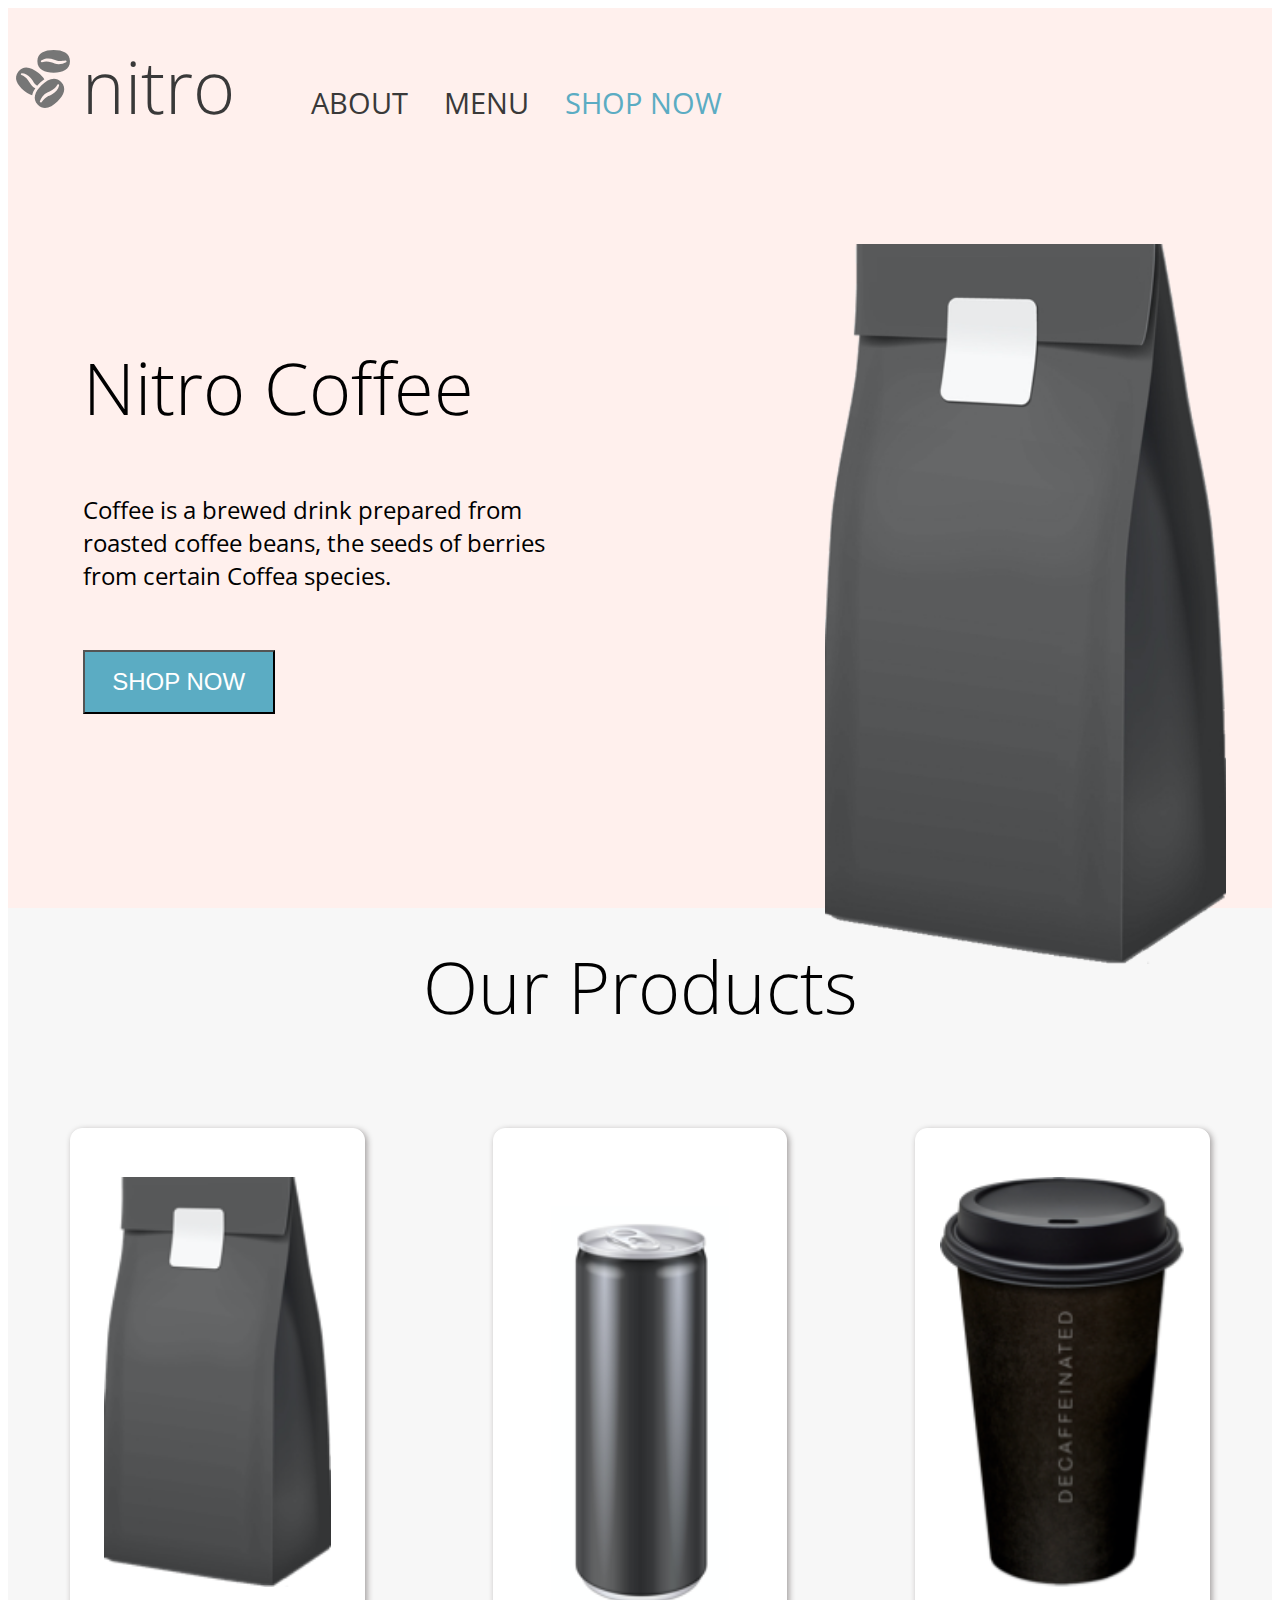
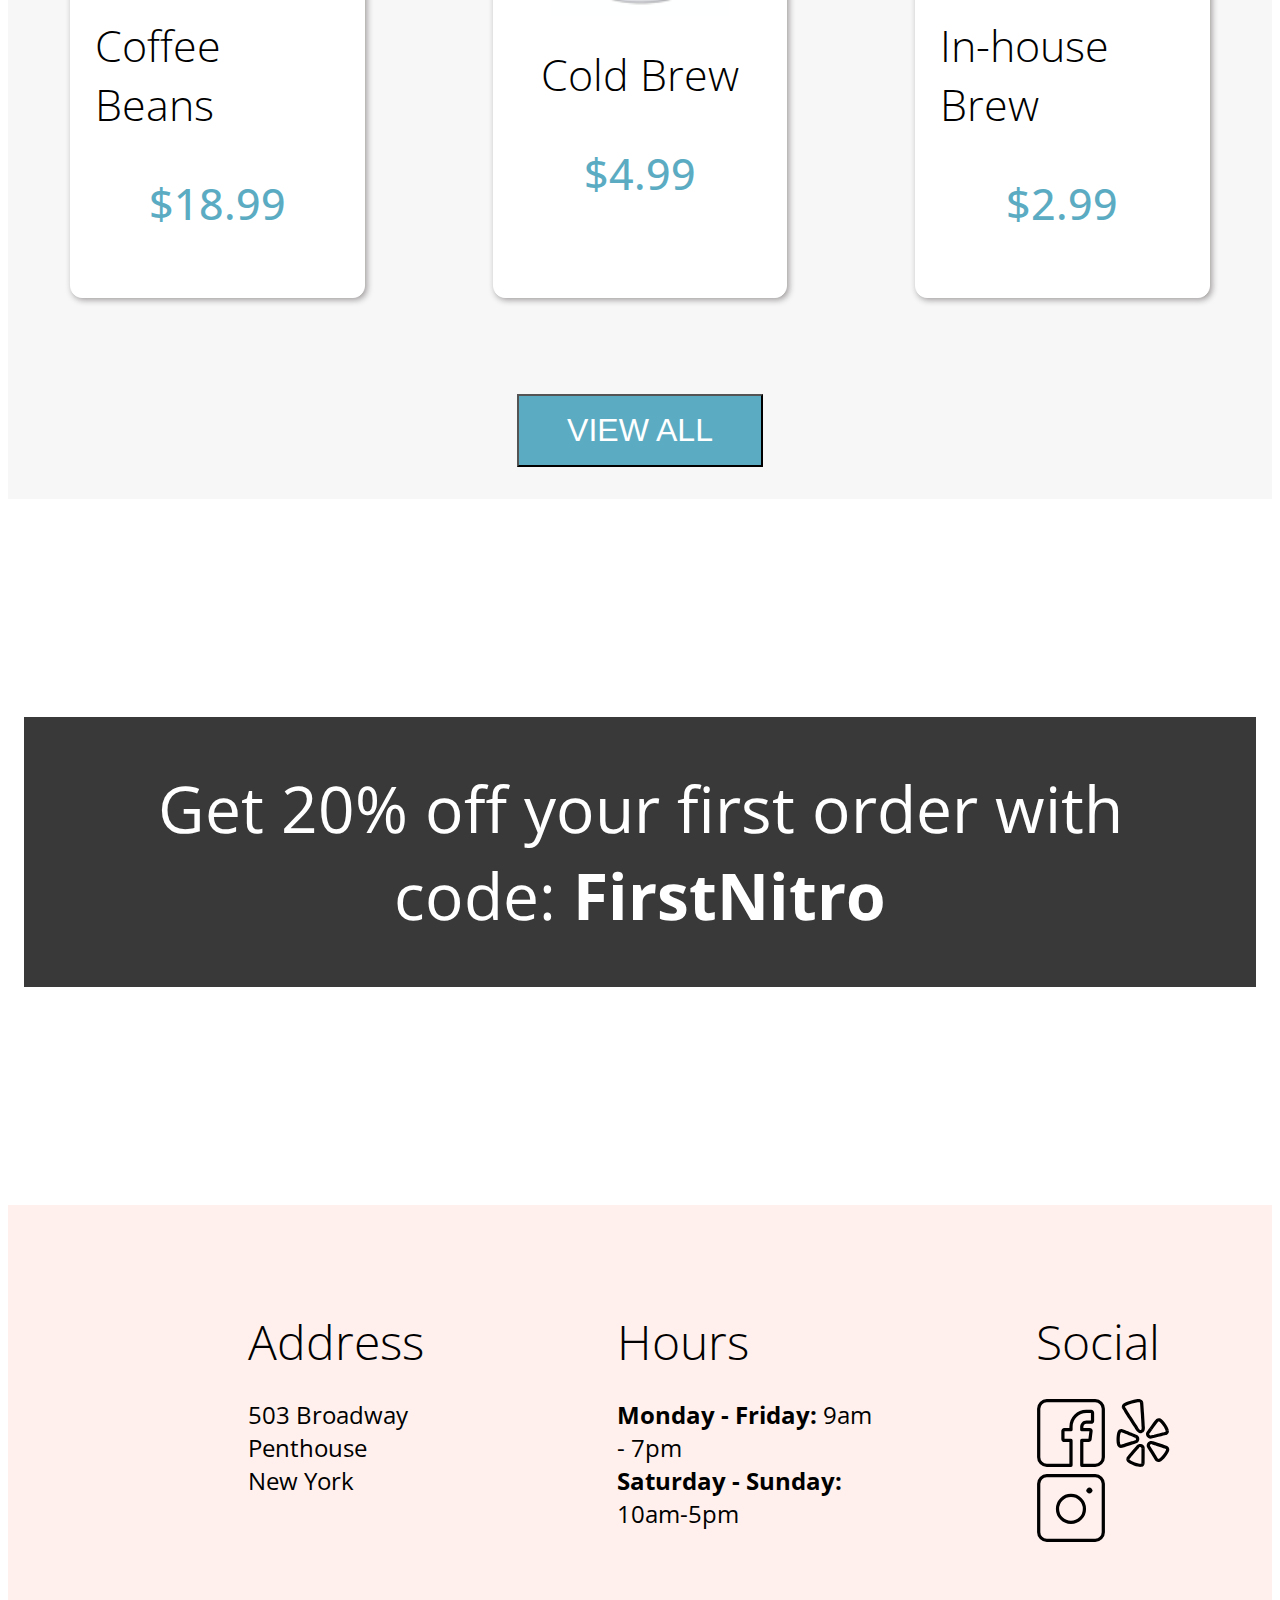
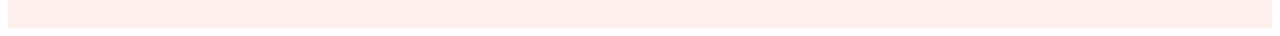
==== jacob-fattahi-coffeeshop/index.html @ 01855390 "first commit" ====
<!DOCTYPE html>
<html lang="en">
  <head>
    <meta charset="UTF-8" />
    <meta name="viewport" content="width=device-width, initial-scale=1.0" />
    <link
      href="https://fonts.googleapis.com/css2?family=Open+Sans:ital,wght@0,300;0,400;0,600;0,700;1,400&display=swap"
      rel="stylesheet"
    />
    <link rel="stylesheet" href="./css/landing.css" />
    <title>Coffee Shop - Menu</title>
  </head>
  <body>
    <header>
      <div class="top">
        <nav class="nav-bar">
          <div class="nav-container">
            <a href="./index.html">
              <img src="./assets/logos/coffee-beans-logo-and-footer.svg" />
            </a>
            <h1>nitro</h1>
            <ul class="nav-links">
              <li><a class="graphite-text" href="./index.html">ABOUT</a></li>
              <li>
                <a class="graphite-text" href="./pages/menu.html">MENU</a>
              </li>
              <li id="shop-now">
                <a class="high-light-text" href="./pages/menu.html">SHOP NOW</a>
              </li>
            </ul>
          </div>
        </nav>

        <div class="banner">
          <div class="written">
            <h2>Nitro Coffee</h2>
            <p>
              Coffee is a brewed drink prepared from<br />
              roasted coffee beans, the seeds of berries<br />
              from certain Coffea species.
            </p>
            <a href="./pages/menu.html">
              <button class="btn">SHOP NOW</button>
            </a>
          </div>
          <div class="pic">
            <img
              src="./assets/images/coffeebeans-hero.png"
              alt="a picture of a bag of cofee"
            />
          </div>
          <!-- .pic-->
        </div>
        <!-- .banner-->
      </div>
      <!-- end of .top -->
    </header>

    <div class="buttom">
      <section id="mid" class="our-products light-gray">
        <h2>Our Products</h2>
        <div class="card-wrap">
          <div class="card">
            <div class="img-wrap">
              <img src="./assets/images/coffeebeans.png" alt="coffee beans" />
            </div>
            <h3>Coffee Beans</h3>
            <p>$18.99</p>
          </div>
          <div class="card">
            <div class="img-wrap">
              <img src="./assets/images/coldbrew.png" alt="cold brew" />
            </div>
            <h3>Cold Brew</h3>
            <p>$4.99</p>
          </div>
          <div class="card">
            <div class="img-wrap">
              <img src="./assets/images/inhousebrew.png" alt="In-house brew" />
            </div>
            <h3>In-house Brew</h3>
            <p>$2.99</p>
          </div>
        </div>

        <a href="./pages/menu.html">
          <button class="btn-2">VIEW ALL</button>
        </a>
      </section>
      <!-- end of sec1 -->

      <section class="discount">
        <p>Get 20% off your first order with code: <span>FirstNitro</span></p>
      </section>
      <!-- end of discount -->

      <footer class="foot pink">
        <div id="address" class="address sub-foot">
          <h3>Address</h3>
          <p>
            503 Broadway Penthouse<br />
            New York
          </p>
        </div>
        <div class="hours sub-foot">
          <h3>Hours</h3>
          <p><span>Monday - Friday:</span> 9am - 7pm</p>
          <p><span>Saturday - Sunday:</span> 10am-5pm</p>
        </div>
        <div class="social sub-foot">
          <h3>Social</h3>
          <div id="logos">
            <a href="facebook.com">
              <img src="./assets/logos/Facebook-Icon.svg" alt="Facebook" />
            </a>
            <a href="yelp.com">
              <img src="./assets/logos/Yelp-Icon.svg" alt="Yelp" />
            </a>
            <a href="instagram.com">
              <img src="./assets/logos/Instagram-Icon.svg" alt="instagram" />
            </a>
          </div>
        </div>
      </footer>
    </div>
  </body>
</html>
---- jacob-fattahi-coffeeshop/css/landing.css ----
/* 
Ruleset for index.html
 */
@import './global.css';

/* top prtion of the page containing
 nav bar and the pig pic next with caption on the side */


.top {
    height: 100vh;

}

.banner {
    background-color: #FFF0ED;
    display: flex;
    justify-content: space-around;
    height: 100%;
}


.written {
    align-self: center;
    margin-right: 10rem;
    margin-bottom: 11rem;
}

.written p {
    margin: 1.8rem;
}



.pic {
    display: inline-block;
    margin-top: 5rem;
}


.pic img {
    display: inline-block;
    height: 45rem;
    
}


.btn {
    font-size: 1.5rem;
    font-weight: 300;
    color: #FFF;
    background-color: #5BACC3;
    height: 4rem;
    width:  12rem;
    margin: 1.8rem;
}

p {
    font-size: 1.5rem;
    font-weight: 400;
    margin: 1rem;
    
}



h2 {
    font-size: 4.5rem;
    font-weight: 300;
    margin: auto;
    padding: 1.8rem;
}

h3 {
    font-size: 3rem;
    font-weight: 300;
    margin: 1.5rem;
}


.our-products {
    display: flex;
    flex-direction: column;
    align-items: center;

}

.card {
    padding: 3rem 0;
    display: flex;
    flex-direction: column;
    justify-content: center;
    margin: 4rem;
    align-items: center;
    border: 0.5px solid #FFF;
    background-color: #FFF;
    border-radius: 12px;
    box-shadow: 2px 2px 6px rgb(159, 155, 155);
    width: 23vw;
}


.card-wrap {
    display: flex;
    justify-content:center
}



/* .img-wrap {
    height: 280px;
    object-fit: cover;
     overflow: hidden;

} */

.img-wrap img {
    height: 410px;
}




.light-gray {
    background-color: #F7F7F7;
}

.btn-2 {
    font-size: 2rem;
    width: auto;
    height: auto;
    background-color: #5BACC3;
    color: #FFF;
    margin: 2rem;
    padding: 1rem 3rem;
} 


#mid h3{
    
    font-size: 2.7rem;
    font-weight: 300;
    margin: 1.5rem;
       
}


#mid p {
    font-size: 2.7rem;
    font-weight: 500;
    margin: 1rem;
    color: #5BACC3;
}


#high-light {
    color: #5BACC3;
}



.discount {
    height: 50vh;
    display: flex;
    background-color: #FFF;
    justify-content: center;
    align-items: center;
    margin: 8rem 0;

}

.discount p {
    height: fit-content;
    display: inline-block;
    font-size: 4rem;
    font-weight: 400;
    padding: 3rem 6rem;
    background-color: #393939;
    color: #FFF;
    text-align: center;
}

.discount p span {
    font-weight: 700;
}

.foot {
    display: flex;

}

.foot img {
    height: 70px;
}


.sub-foot {
    margin: 5rem;
    display: flex;
    flex-direction: column;
    justify-content: flex-start;
}


.sub-foot p {
    margin: 0;
    font-weight: 400;
    font-size: 1.5rem;
}

#logos {
    display: inline-block;
}

.hours span {
    font-weight: 700;
}

.sub-foot h3 {
    margin-left: 0;
}

#address {
    margin-left: 15rem;
}
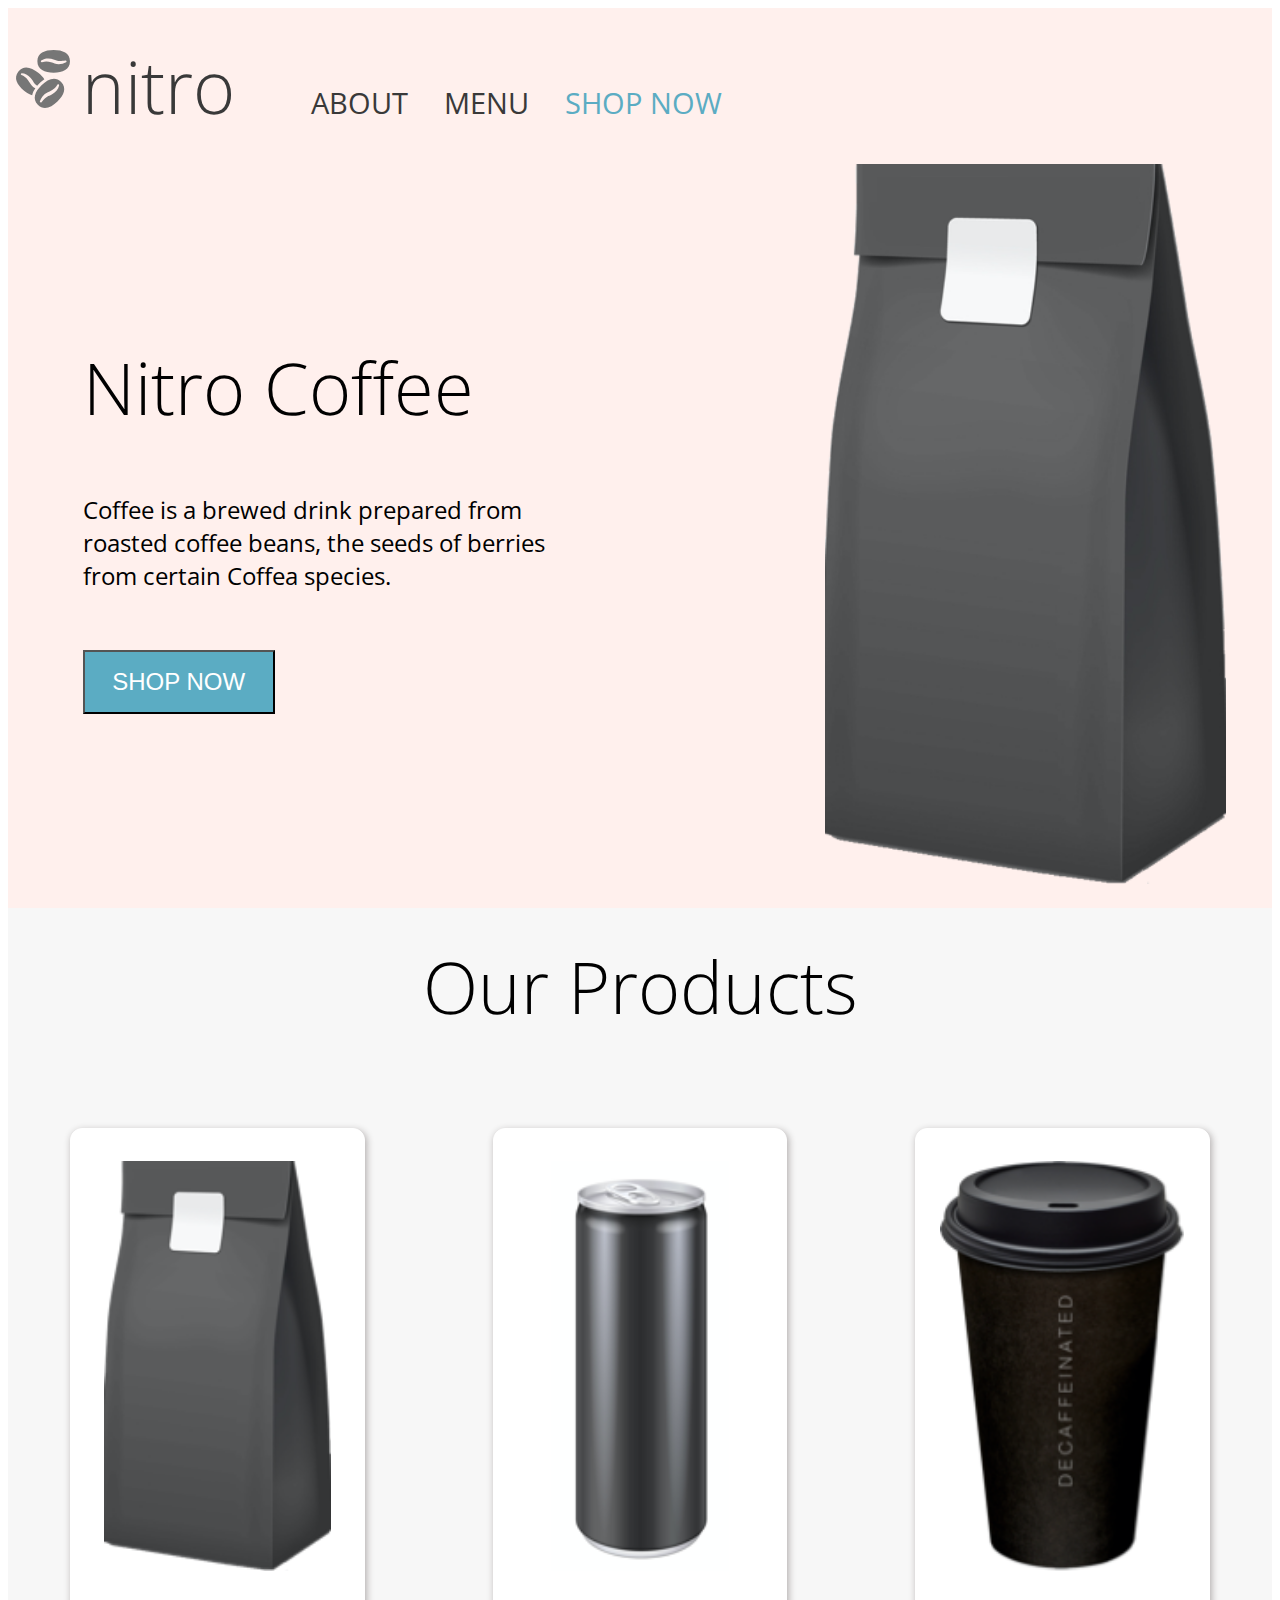
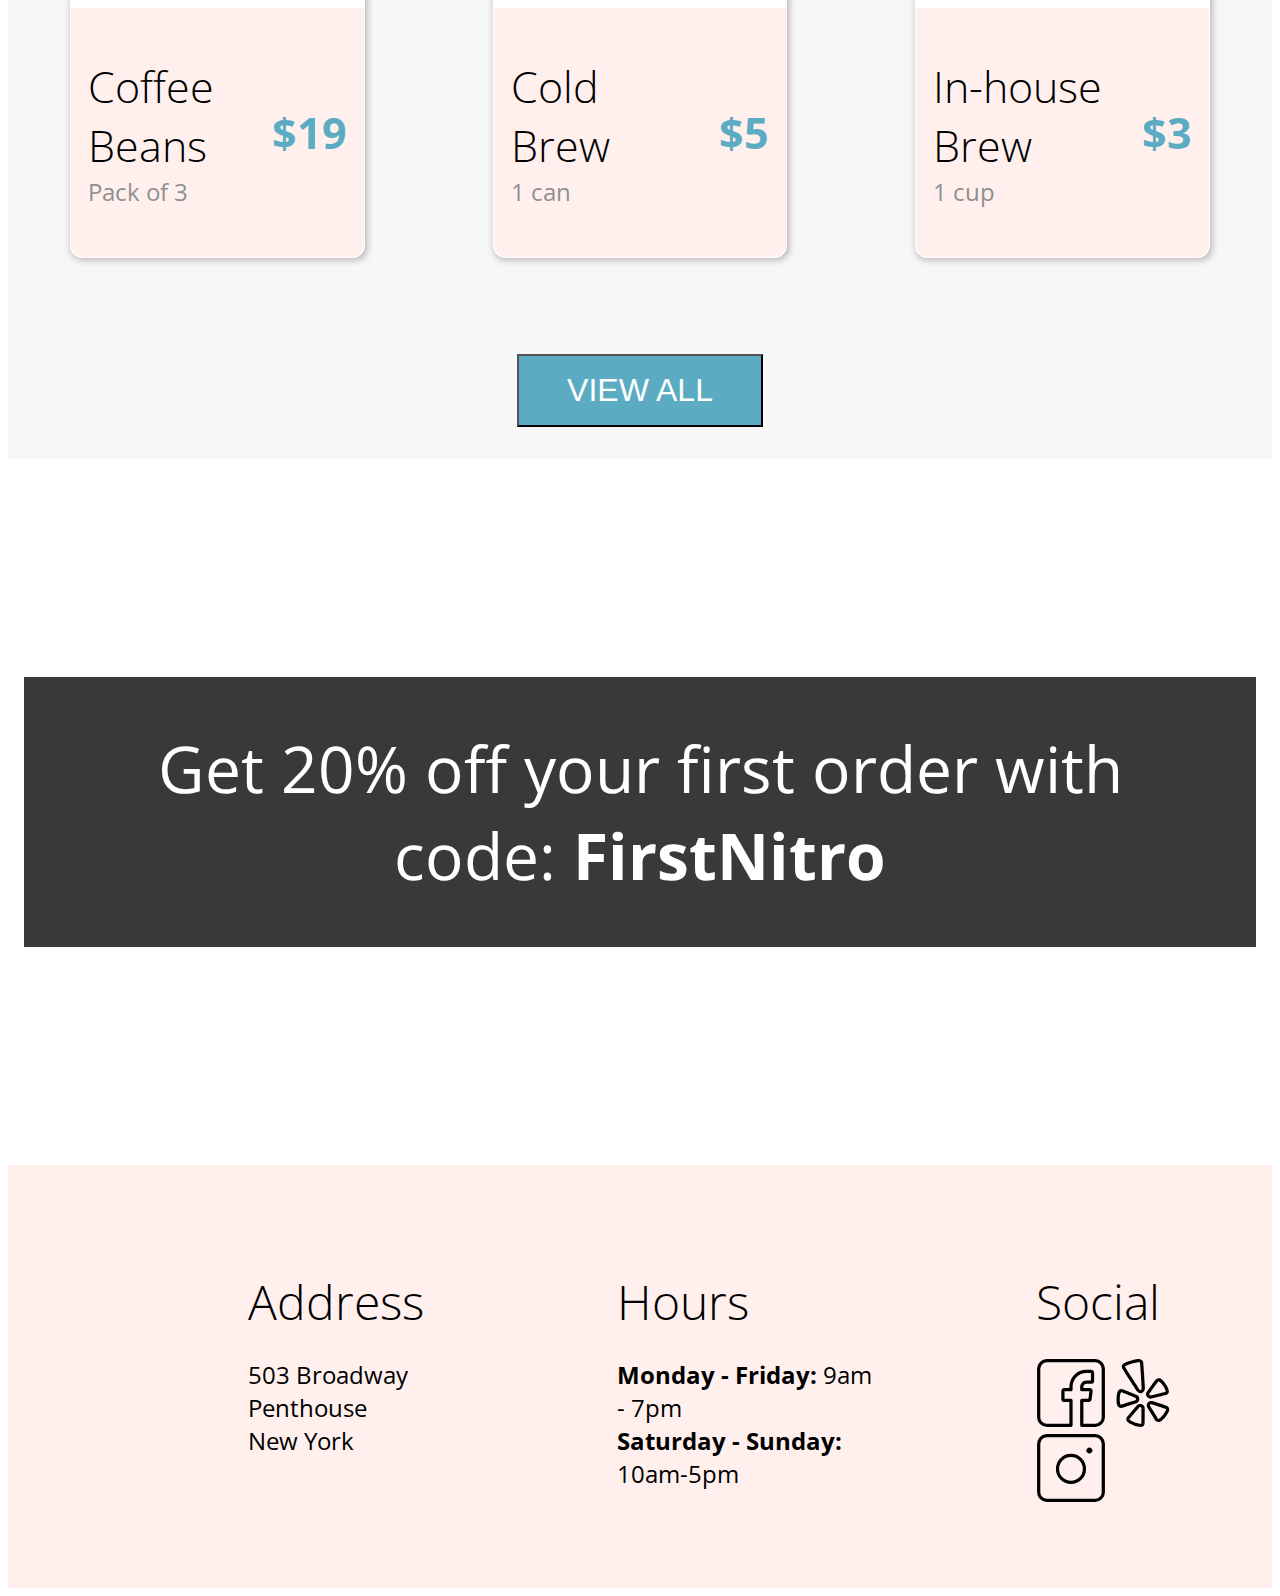
==== commit fbab3dd7: "coffee shop 13 done" ====
--- a/jacob-fattahi-coffeeshop/index.html
+++ b/jacob-fattahi-coffeeshop/index.html
@@ -7,7 +7,7 @@
       href="https://fonts.googleapis.com/css2?family=Open+Sans:ital,wght@0,300;0,400;0,600;0,700;1,400&display=swap"
       rel="stylesheet"
     />
-    <link rel="stylesheet" href="./css/landing.css" />
+    <link rel="stylesheet" href="./scss/landing.css" />
     <title>Coffee Shop - Menu</title>
   </head>
   <body>
@@ -16,15 +16,20 @@
         <nav class="nav-bar">
           <div class="nav-container">
             <a href="./index.html">
-              <img src="./assets/logos/coffee-beans-logo-and-footer.svg" />
+              <img
+                class="nav-bar__img"
+                src="./assets/logos/coffee-beans-logo-and-footer.svg"
+              />
+              <h1 class="nav-bar__h1">nitro</h1>
             </a>
-            <h1>nitro</h1>
-            <ul class="nav-links">
-              <li><a class="graphite-text" href="./index.html">ABOUT</a></li>
-              <li>
+            <ul class="nav-bar__ul nav-links">
+              <li class="nav-bar__li">
+                <a class="graphite-text" href="./index.html">ABOUT</a>
+              </li>
+              <li class="nav-bar__li">
                 <a class="graphite-text" href="./pages/menu.html">MENU</a>
               </li>
-              <li id="shop-now">
+              <li class="nav-bar__li high-light-text">
                 <a class="high-light-text" href="./pages/menu.html">SHOP NOW</a>
               </li>
             </ul>
@@ -34,17 +39,19 @@
         <div class="banner">
           <div class="written">
             <h2>Nitro Coffee</h2>
-            <p>
+            <p class="written__p">
               Coffee is a brewed drink prepared from<br />
               roasted coffee beans, the seeds of berries<br />
               from certain Coffea species.
             </p>
             <a href="./pages/menu.html">
-              <button class="btn">SHOP NOW</button>
+              <button class="banner__btn">SHOP NOW</button>
             </a>
           </div>
-          <div class="pic">
+
+          <div class="banner__pic">
             <img
+              class="banner__img"
               src="./assets/images/coffeebeans-hero.png"
               alt="a picture of a bag of cofee"
             />
@@ -61,25 +68,62 @@
         <h2>Our Products</h2>
         <div class="card-wrap">
           <div class="card">
-            <div class="img-wrap">
-              <img src="./assets/images/coffeebeans.png" alt="coffee beans" />
+            <div class="upper-card">
+              <div class="img-wrap">
+                <img
+                  class="img-wrap__img"
+                  src="./assets/images/coffeebeans.png"
+                  alt="coffee beans"
+                />
+              </div>
             </div>
-            <h3>Coffee Beans</h3>
-            <p>$18.99</p>
+
+            <div class="lower-card pink">
+              <div class="h3-and-p">
+                <h3 class="our-products__h3">Coffee Beans</h3>
+                <p class="h3-and-p__p gray">Pack of 3</p>
+              </div>
+              <p class="our-products__p bld">$19</p>
+            </div>
           </div>
           <div class="card">
-            <div class="img-wrap">
-              <img src="./assets/images/coldbrew.png" alt="cold brew" />
+            <div class="upper-card">
+              <div class="img-wrap">
+                <img
+                  class="img-wrap__img"
+                  src="./assets/images/coldbrew.png"
+                  alt="cold brew"
+                />
+              </div>
             </div>
-            <h3>Cold Brew</h3>
-            <p>$4.99</p>
+
+            <div class="lower-card pink">
+              <div class="h3-and-p">
+                <h3 class="our-products__h3">Cold Brew</h3>
+                <p class="h3-and-p__p  gray">1 can</p>
+              </div>
+
+              <p class="our-products__p bld">$5</p>
+            </div>
           </div>
           <div class="card">
-            <div class="img-wrap">
-              <img src="./assets/images/inhousebrew.png" alt="In-house brew" />
+            <div class="upper-card">
+              <div class="img-wrap">
+                <img
+                  class="img-wrap__img"
+                  src="./assets/images/inhousebrew.png"
+                  alt="In-house brew"
+                />
+              </div>
             </div>
-            <h3>In-house Brew</h3>
-            <p>$2.99</p>
+
+            <div class="lower-card pink">
+              <div class="h3-and-p">
+                <h3 class="our-products__h3">In-house Brew</h3>
+                <p class="h3-and-p__p  gray">1 cup</p>
+              </div>
+              <p class="our-products__p bld">$3</p>
+            </div>
           </div>
         </div>
 
@@ -110,13 +154,13 @@
         <div class="social sub-foot">
           <h3>Social</h3>
           <div id="logos">
-            <a href="facebook.com">
+            <a href="https://www.facebook.com/">
               <img src="./assets/logos/Facebook-Icon.svg" alt="Facebook" />
             </a>
-            <a href="yelp.com">
+            <a href="https://www.yelp.com/">
               <img src="./assets/logos/Yelp-Icon.svg" alt="Yelp" />
             </a>
-            <a href="instagram.com">
+            <a href="https://www.instagram.com/">
               <img src="./assets/logos/Instagram-Icon.svg" alt="instagram" />
             </a>
           </div>
--- a/jacob-fattahi-coffeeshop/scss/landing.css
+++ b/jacob-fattahi-coffeeshop/scss/landing.css
@@ -0,0 +1,292 @@
+/*
+Global Style Ruleset 
+
+*/
+* {
+  box-sizing: border-box;
+  /* border: 1px solid red; */
+}
+
+body {
+  font-family: "Open Sans";
+}
+
+a {
+  text-decoration: none;
+  color: inherit;
+}
+
+h1,
+h2,
+h3 {
+  margin-top: 0;
+  margin-bottom: 0;
+}
+
+/* 
+Style for nav bar in all pages
+*/
+.nav-container {
+  display: inline-block;
+}
+
+.nav-bar {
+  background-color: #FFF0ED;
+  text-decoration: none;
+  color: #393939;
+  /* nav bar logo */
+  /* "nitro" inside nav bar  */
+  /* nav bar options */
+}
+.nav-bar__img {
+  width: 70px;
+}
+.nav-bar__h1 {
+  color: #393939;
+  font-size: 4.5rem;
+  font-weight: 300;
+  display: inline-block;
+  margin: 1.8rem;
+  margin-right: 0;
+  margin-left: 0;
+}
+.nav-bar__ul {
+  display: inline-block;
+}
+.nav-bar__li {
+  list-style-type: none;
+  display: inline-block;
+  font-size: 1.8rem;
+  font-weight: 400;
+  margin-left: 2rem;
+}
+
+/* global back ground colors */
+.pink {
+  background-color: #FFF0ED;
+}
+
+.white {
+  background-color: #fff;
+}
+
+/*nitro-blue text*/
+.high-light-text {
+  color: #5BACC3;
+}
+
+.graphite-text {
+  color: #393939;
+}
+
+.bld {
+  font-weight: 700;
+}
+
+/* 
+Ruleset for index.html
+ */
+/* top prtion of the page containing
+ nav bar and the pig pic next with caption on the side */
+.top {
+  height: 100vh;
+}
+
+.banner {
+  background-color: #FFF0ED;
+  display: flex;
+  justify-content: space-around;
+  height: 100%;
+}
+.banner__img {
+  display: inline-block;
+  height: 45rem;
+}
+.banner__btn {
+  font-size: 1.5rem;
+  font-weight: 300;
+  color: #FFF;
+  background-color: #5BACC3;
+  height: 4rem;
+  width: 12rem;
+  margin: 1.8rem;
+}
+
+.written {
+  align-self: center;
+  margin-right: 10rem;
+  margin-bottom: 11rem;
+}
+.written__p {
+  margin: 1.8rem;
+}
+.written__pic {
+  display: inline-block;
+  margin-top: 5rem;
+}
+
+p {
+  font-size: 1.5rem;
+  font-weight: 400;
+  margin: 1rem;
+}
+
+h2 {
+  font-size: 4.5rem;
+  font-weight: 300;
+  margin: auto;
+  padding: 1.8rem;
+}
+
+h3 {
+  font-size: 3rem;
+  font-weight: 300;
+  margin: 1.5rem;
+}
+
+.our-products {
+  display: flex;
+  flex-direction: column;
+  align-items: center;
+}
+.our-products .our-products__h3 {
+  margin: 0;
+  font-size: 2.7rem;
+  font-weight: 300;
+}
+.our-products .our-products__p {
+  display: inline-block;
+  font-size: 2.7rem;
+  margin: 1rem;
+  color: #5BACC3;
+}
+
+.h3-and-p {
+  display: inline-block;
+  margin: 3rem 1rem;
+}
+
+.h3-and-p__p {
+  margin: 0;
+}
+
+.card-wrap {
+  display: flex;
+  justify-content: center;
+}
+
+.card {
+  display: flex;
+  flex-direction: column;
+  justify-content: center;
+  margin: 4rem;
+  align-items: center;
+  border: 0.5px solid #FFF;
+  background-color: #FFF;
+  border-radius: 12px;
+  box-shadow: 1.5px 2px 7px 0px rgb(181, 177, 177);
+  width: 23vw;
+}
+
+.img-wrap__img {
+  height: 410px;
+  margin: 2rem;
+}
+
+.upper-card {
+  width: 100%;
+  display: flex;
+  justify-content: center;
+}
+
+.lower-card {
+  width: 100%;
+  height: 100%;
+  margin: 0;
+  display: flex;
+  justify-content: space-around;
+  align-items: center;
+  border: 0.5px solid #FFF0ED;
+  border-bottom-right-radius: 12px;
+  border-bottom-left-radius: 12px;
+}
+
+.light-gray {
+  background-color: #F7F7F7;
+}
+
+.btn-2 {
+  font-size: 2rem;
+  width: auto;
+  height: auto;
+  background-color: #5BACC3;
+  color: #FFF;
+  margin: 2rem;
+  padding: 1rem 3rem;
+}
+
+.discount {
+  height: 50vh;
+  display: flex;
+  background-color: #FFF;
+  justify-content: center;
+  align-items: center;
+  margin: 8rem 0;
+}
+
+.discount p {
+  height: -moz-fit-content;
+  height: fit-content;
+  display: inline-block;
+  font-size: 4rem;
+  font-weight: 400;
+  padding: 3rem 6rem;
+  background-color: #393939;
+  color: #FFF;
+  text-align: center;
+}
+
+.discount p span {
+  font-weight: 700;
+}
+
+.foot {
+  display: flex;
+}
+
+.foot img {
+  height: 70px;
+}
+
+.sub-foot {
+  margin: 5rem;
+  display: flex;
+  flex-direction: column;
+  justify-content: flex-start;
+}
+
+.sub-foot p {
+  margin: 0;
+  font-weight: 400;
+  font-size: 1.5rem;
+}
+
+#logos {
+  display: inline-block;
+}
+
+.hours span {
+  font-weight: 700;
+}
+
+.sub-foot h3 {
+  margin-left: 0;
+}
+
+#address {
+  margin-left: 15rem;
+}
+
+.gray {
+  color: #909090;
+}/*# sourceMappingURL=landing.css.map */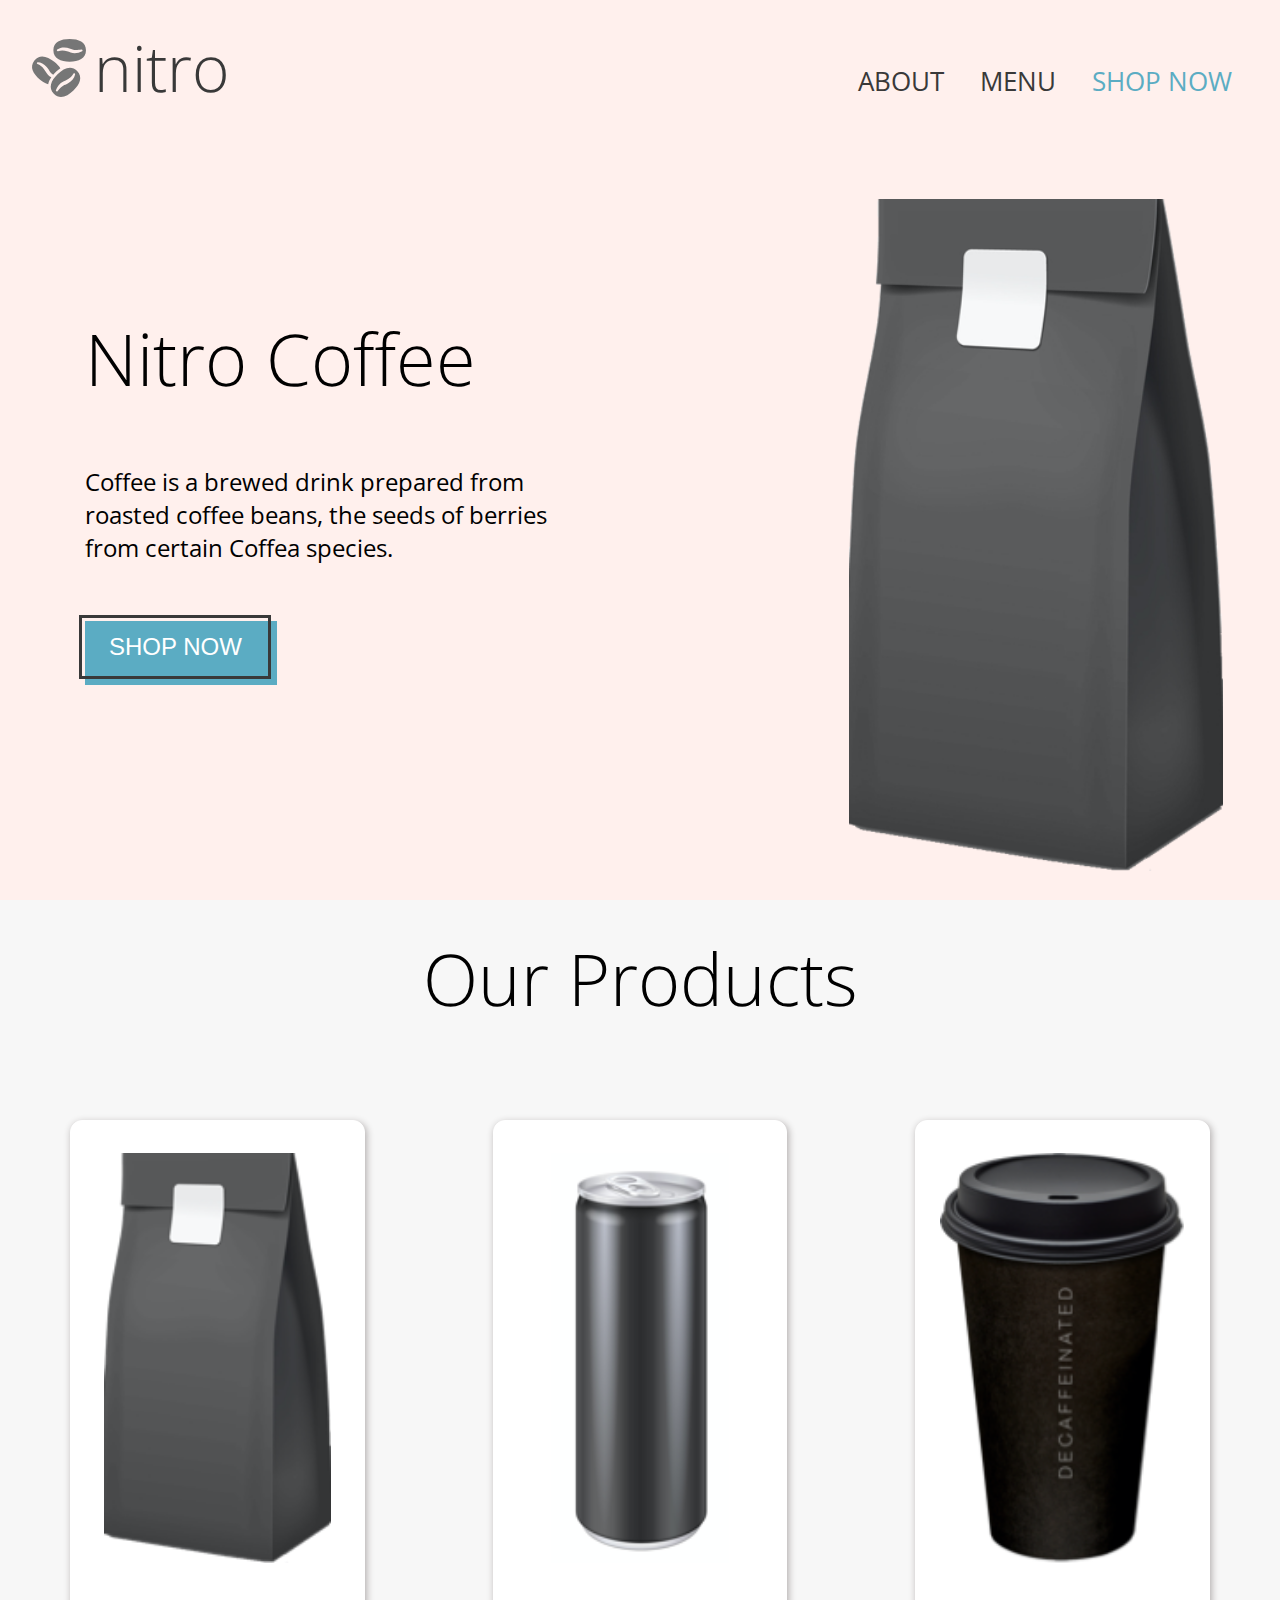
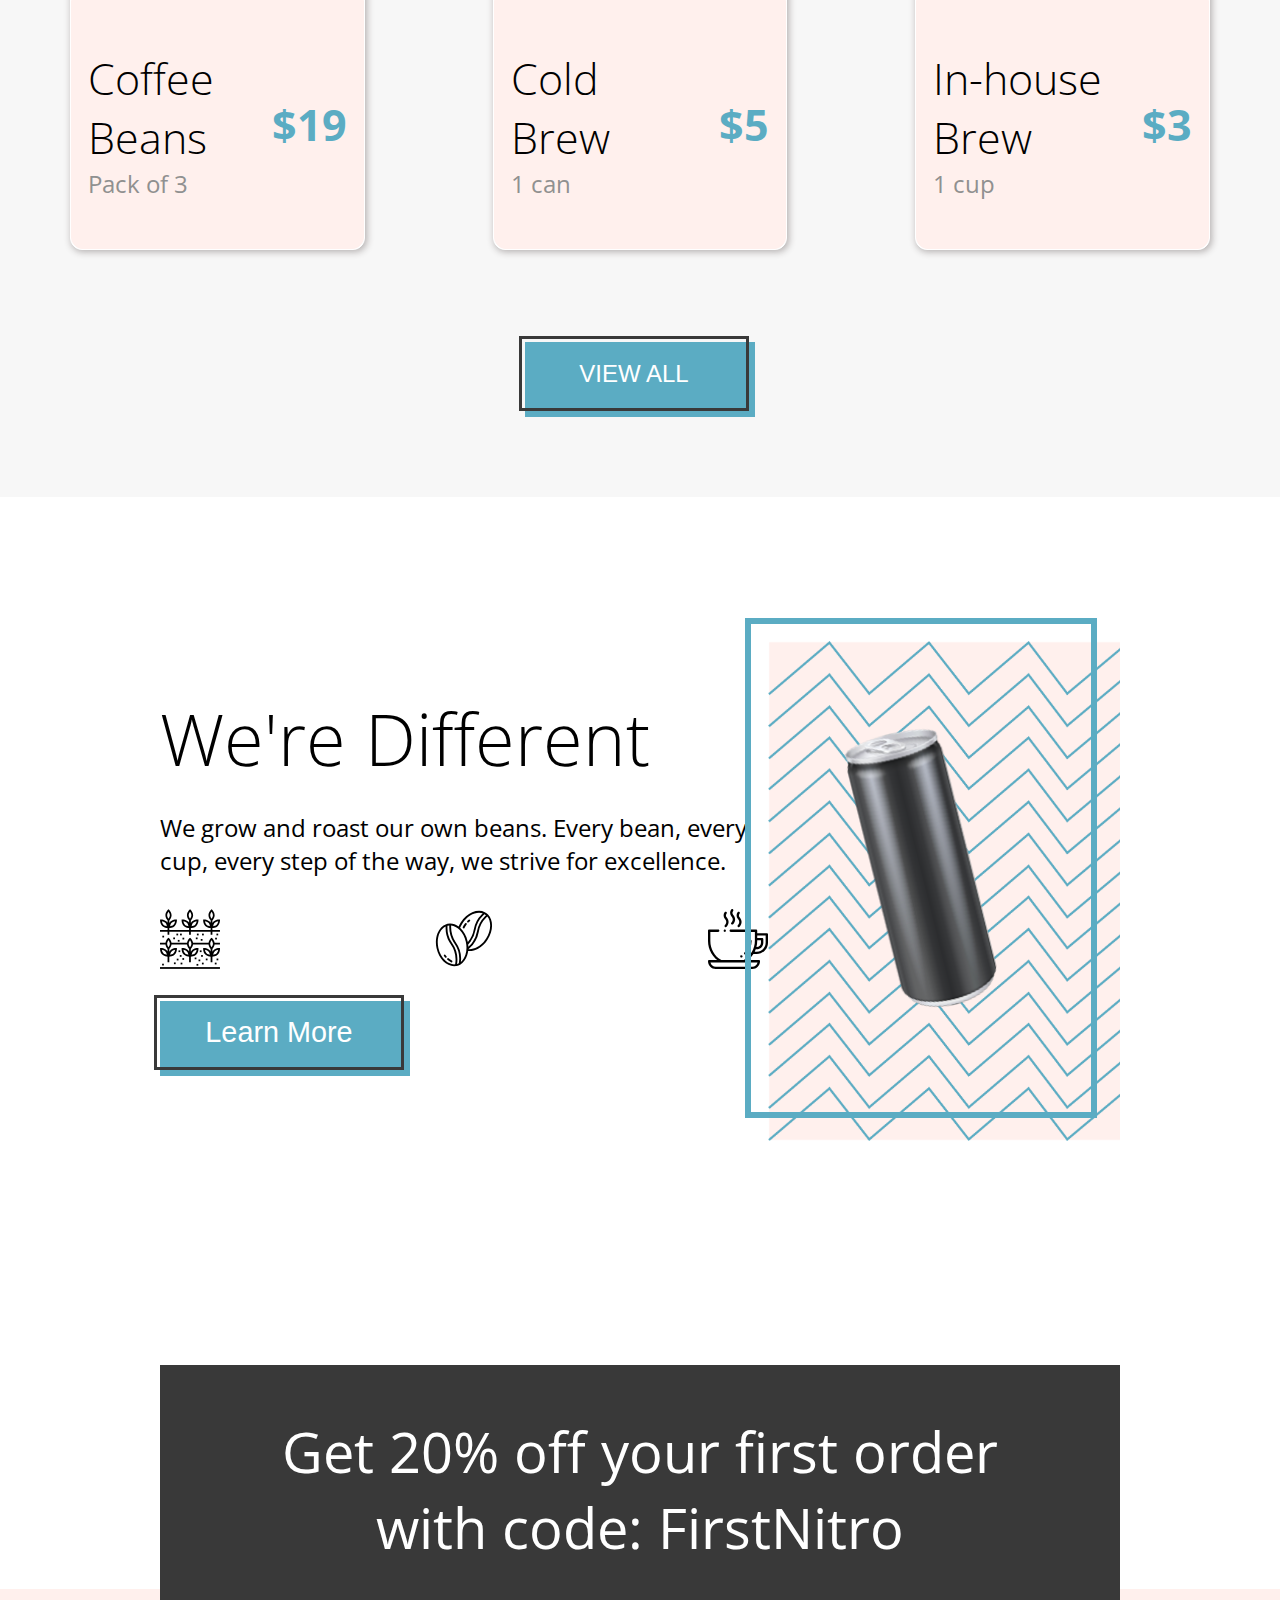
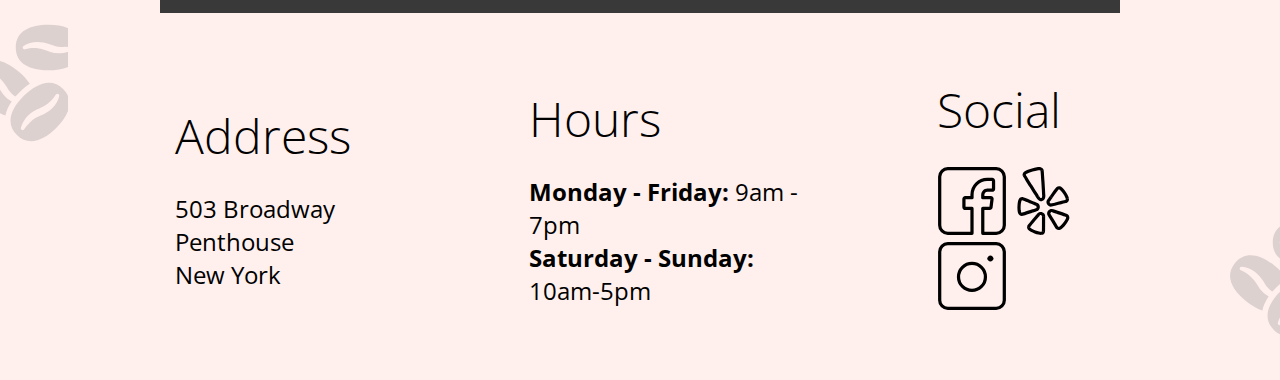
==== commit 3568ecb5: "till end of 16" ====
--- a/jacob-fattahi-coffeeshop/index.html
+++ b/jacob-fattahi-coffeeshop/index.html
@@ -15,14 +15,16 @@
       <div class="top">
         <nav class="nav-bar">
           <div class="nav-container">
-            <a href="./index.html">
-              <img
-                class="nav-bar__img"
-                src="./assets/logos/coffee-beans-logo-and-footer.svg"
-              />
-              <h1 class="nav-bar__h1">nitro</h1>
-            </a>
-            <ul class="nav-bar__ul nav-links">
+            <a class="nav-bar__a" href="./index.html">
+              <div class="nav-bar__logo">
+                <img
+                  class="nav-bar__img"
+                  src="./assets/logos/coffee-beans-logo-and-footer.svg"
+                />
+                <h1 class="nav-bar__h1">nitro</h1>
+              </div>
+            </a>
+            <ul class="nav-bar__ul">
               <li class="nav-bar__li">
                 <a class="graphite-text" href="./index.html">ABOUT</a>
               </li>
@@ -45,7 +47,7 @@
               from certain Coffea species.
             </p>
             <a href="./pages/menu.html">
-              <button class="banner__btn">SHOP NOW</button>
+              <button class="btn banner__btn"><div class="blue-border shop-now">SHOP NOW</div></button>
             </a>
           </div>
 
@@ -100,7 +102,7 @@
             <div class="lower-card pink">
               <div class="h3-and-p">
                 <h3 class="our-products__h3">Cold Brew</h3>
-                <p class="h3-and-p__p  gray">1 can</p>
+                <p class="h3-and-p__p gray">1 can</p>
               </div>
 
               <p class="our-products__p bld">$5</p>
@@ -120,7 +122,7 @@
             <div class="lower-card pink">
               <div class="h3-and-p">
                 <h3 class="our-products__h3">In-house Brew</h3>
-                <p class="h3-and-p__p  gray">1 cup</p>
+                <p class="h3-and-p__p gray">1 cup</p>
               </div>
               <p class="our-products__p bld">$3</p>
             </div>
@@ -128,17 +130,63 @@
         </div>
 
         <a href="./pages/menu.html">
-          <button class="btn-2">VIEW ALL</button>
+          <button class="btn btn-2"><div class="blue-border">VIEW ALL</div></button>
         </a>
       </section>
       <!-- end of sec1 -->
 
       <section class="discount">
-        <p>Get 20% off your first order with code: <span>FirstNitro</span></p>
+        <!-- discount img and caption -->
+        <div class="discount__top">
+          <div class="discount__cap">
+            <h2>We're Different</h2>
+            <p>
+              We grow and roast our own beans. Every bean, every<br />
+              cup, every step of the way, we strive for excellence.
+            </p>
+            <div class="cap__logo-ctn">
+              <img
+                class="cap__logo"
+                src="./assets/logos/planting.svg"
+                alt="planting"
+              />
+              <img
+                class="cap__logo"
+                src="./assets/logos/coffee-beans.svg"
+                alt="cofee beans"
+              />
+              <img
+                class="cap__logo"
+                src="./assets/logos/coffee-cup.svg"
+                alt="cofee cup"
+              />
+            </div>
+            <a href="./index.html" class="discount__link">
+              <button class="btn discount__btn"><div class="blue-border">Learn More</div></button>
+            </a>
+          </div>
+          <div class="discount__img-ctn">
+            <div class="img-border">
+              <img
+                class="discount__img"
+                src="./assets/images/tiltedcan.png"
+                alt=""
+              />
+            </div>
+          </div>
+        </div>
+
+        <!-- discpunt bar -->
+        <div class="discount__buttom">
+          <p class="discount__p">
+            Get 20% off your first order with code: <span>FirstNitro</span>
+          </p>
+        </div>
       </section>
       <!-- end of discount -->
 
       <footer class="foot pink">
+        <div class="left-b-img b-img"></div>
         <div id="address" class="address sub-foot">
           <h3>Address</h3>
           <p>
@@ -165,7 +213,12 @@
             </a>
           </div>
         </div>
+        <div class="b-img right-b-img"></div>
       </footer>
+
+
+
+
     </div>
   </body>
 </html>
--- a/jacob-fattahi-coffeeshop/scss/landing.css
+++ b/jacob-fattahi-coffeeshop/scss/landing.css
@@ -9,6 +9,7 @@
 
 body {
   font-family: "Open Sans";
+  margin: 0;
 }
 
 a {
@@ -27,11 +28,15 @@
 Style for nav bar in all pages
 */
 .nav-container {
-  display: inline-block;
+  display: block;
+  width: 100%;
+  display: flex;
+  justify-content: space-between;
+  align-items: center;
 }
 
 .nav-bar {
-  background-color: #FFF0ED;
+  background-color: #fff0ed;
   text-decoration: none;
   color: #393939;
   /* nav bar logo */
@@ -43,27 +48,31 @@
 }
 .nav-bar__h1 {
   color: #393939;
-  font-size: 4.5rem;
-  font-weight: 300;
-  display: inline-block;
-  margin: 1.8rem;
-  margin-right: 0;
-  margin-left: 0;
+  font-size: 4rem;
+  font-weight: 300;
+  display: inline-block;
 }
 .nav-bar__ul {
   display: inline-block;
+  margin-right: 3rem;
+  margin-top: 2.7rem;
 }
 .nav-bar__li {
   list-style-type: none;
   display: inline-block;
-  font-size: 1.8rem;
+  font-size: 1.6rem;
   font-weight: 400;
   margin-left: 2rem;
 }
+.nav-bar__logo {
+  display: flex;
+  align-items: center;
+  margin: 1.5rem;
+}
 
 /* global back ground colors */
 .pink {
-  background-color: #FFF0ED;
+  background-color: #fff0ed;
 }
 
 .white {
@@ -72,7 +81,7 @@
 
 /*nitro-blue text*/
 .high-light-text {
-  color: #5BACC3;
+  color: #5bacc3;
 }
 
 .graphite-text {
@@ -81,6 +90,15 @@
 
 .bld {
   font-weight: 700;
+}
+
+.btn {
+  border: none;
+  font-size: 1.5rem;
+  font-weight: 300;
+  color: #fff;
+  background-color: #5bacc3;
+  margin: 1.8rem;
 }
 
 /* 
@@ -93,23 +111,24 @@
 }
 
 .banner {
-  background-color: #FFF0ED;
+  background-color: #fff0ed;
   display: flex;
   justify-content: space-around;
   height: 100%;
 }
 .banner__img {
   display: inline-block;
-  height: 45rem;
+  height: 46rem;
+  padding-top: 4rem;
 }
 .banner__btn {
   font-size: 1.5rem;
   font-weight: 300;
-  color: #FFF;
-  background-color: #5BACC3;
+  color: #fff;
+  background-color: #5bacc3;
   height: 4rem;
   width: 12rem;
-  margin: 1.8rem;
+  padding: 0;
 }
 
 .written {
@@ -158,7 +177,7 @@
   display: inline-block;
   font-size: 2.7rem;
   margin: 1rem;
-  color: #5BACC3;
+  color: #5bacc3;
 }
 
 .h3-and-p {
@@ -181,8 +200,8 @@
   justify-content: center;
   margin: 4rem;
   align-items: center;
-  border: 0.5px solid #FFF;
-  background-color: #FFF;
+  border: 0.5px solid #fff;
+  background-color: #fff;
   border-radius: 12px;
   box-shadow: 1.5px 2px 7px 0px rgb(181, 177, 177);
   width: 23vw;
@@ -206,52 +225,111 @@
   display: flex;
   justify-content: space-around;
   align-items: center;
-  border: 0.5px solid #FFF0ED;
+  border: 0.5px solid #fff0ed;
   border-bottom-right-radius: 12px;
   border-bottom-left-radius: 12px;
 }
 
 .light-gray {
-  background-color: #F7F7F7;
+  background-color: #f7f7f7;
 }
 
 .btn-2 {
-  font-size: 2rem;
   width: auto;
   height: auto;
-  background-color: #5BACC3;
-  color: #FFF;
-  margin: 2rem;
-  padding: 1rem 3rem;
+  padding: 0;
+  margin-bottom: 5rem;
+  width: 230px;
+  height: 75px;
 }
 
 .discount {
-  height: 50vh;
-  display: flex;
-  background-color: #FFF;
-  justify-content: center;
-  align-items: center;
-  margin: 8rem 0;
-}
-
-.discount p {
+  display: flex;
+  flex-direction: column;
+  justify-content: center;
+  align-items: center;
+  background-color: #fff;
+  margin: 4rem 0 12rem 0;
+}
+.discount .discount__p {
   height: -moz-fit-content;
   height: fit-content;
   display: inline-block;
-  font-size: 4rem;
+  font-size: 3.5rem;
   font-weight: 400;
-  padding: 3rem 6rem;
+  padding: 3rem 4rem;
   background-color: #393939;
-  color: #FFF;
+  color: #fff;
   text-align: center;
-}
-
-.discount p span {
+  width: 100%;
+  margin: 0;
+}
+.discount .discount p span {
   font-weight: 700;
 }
+.discount .discount__top {
+  display: flex;
+  justify-content: space-between;
+  margin-top: 5rem;
+  margin-bottom: 14rem;
+  width: 100%;
+}
+.discount .discount__cap {
+  margin-left: 10rem;
+}
+.discount .discount__cap .cap__logo-ctn {
+  display: flex;
+  justify-content: space-between;
+  width: 38rem;
+  margin: 2rem 0;
+}
+.discount .discount__cap .cap__logo-ctn .cap__logo {
+  width: 60px;
+}
+.discount .discount__cap h2 {
+  margin: 0 0;
+  margin-top: 3rem;
+  padding: 0;
+}
+.discount .discount__cap p {
+  margin: 1.5rem 0;
+  padding: 0;
+}
+.discount .discount__img-ctn {
+  margin-right: 10rem;
+  width: 500px;
+  height: 500px;
+  background-size: cover;
+  background-image: url(../assets/images/coldbrewbackground.png);
+  display: flex;
+  justify-content: center;
+  align-items: center;
+}
+.discount .discount__img-ctn .discount__img {
+  height: 280px;
+}
+.discount .discount__buttom {
+  display: flex;
+  flex-wrap: nowrap;
+  width: calc(100% - 20rem);
+  background-color: #393939;
+  height: 2rem;
+}
+.discount .discount__btn {
+  margin: 0;
+  font-size: 1.8rem;
+  padding: 0;
+  width: 250px;
+  height: 75px;
+}
 
 .foot {
-  display: flex;
+  width: 100%;
+  overflow: hidden;
+  display: flex;
+  flex-direction: row;
+  justify-content: space-between;
+  align-items: center;
 }
 
 .foot img {
@@ -259,7 +337,7 @@
 }
 
 .sub-foot {
-  margin: 5rem;
+  margin: 4rem;
   display: flex;
   flex-direction: column;
   justify-content: flex-start;
@@ -283,10 +361,54 @@
   margin-left: 0;
 }
 
-#address {
-  margin-left: 15rem;
-}
-
 .gray {
   color: #909090;
+}
+
+.blue-border {
+  margin: 0;
+  height: 100%;
+  width: 100%;
+  border: 3px solid #393939;
+  position: relative;
+  left: -6px;
+  top: -6px;
+  display: flex;
+  justify-content: center;
+  align-items: center;
+}
+
+.img-border {
+  margin: 0;
+  height: 100%;
+  width: 100%;
+  display: flex;
+  justify-content: center;
+  align-items: center;
+  border: 6px solid #5bacc3;
+  position: relative;
+  left: -23px;
+  top: -23px;
+}
+
+.b-img {
+  opacity: 25%;
+  width: 140px;
+  height: 140px;
+  background-image: url(../assets/logos/coffee-beans-logo-and-footer.svg);
+  background-size: cover;
+}
+
+.left-b-img {
+  margin-top: 1.5rem;
+  align-self: flex-start;
+  position: relative;
+  left: -43px;
+}
+
+.right-b-img {
+  margin-bottom: 2rem;
+  align-self: flex-end;
+  position: relative;
+  right: -45px;
 }/*# sourceMappingURL=landing.css.map */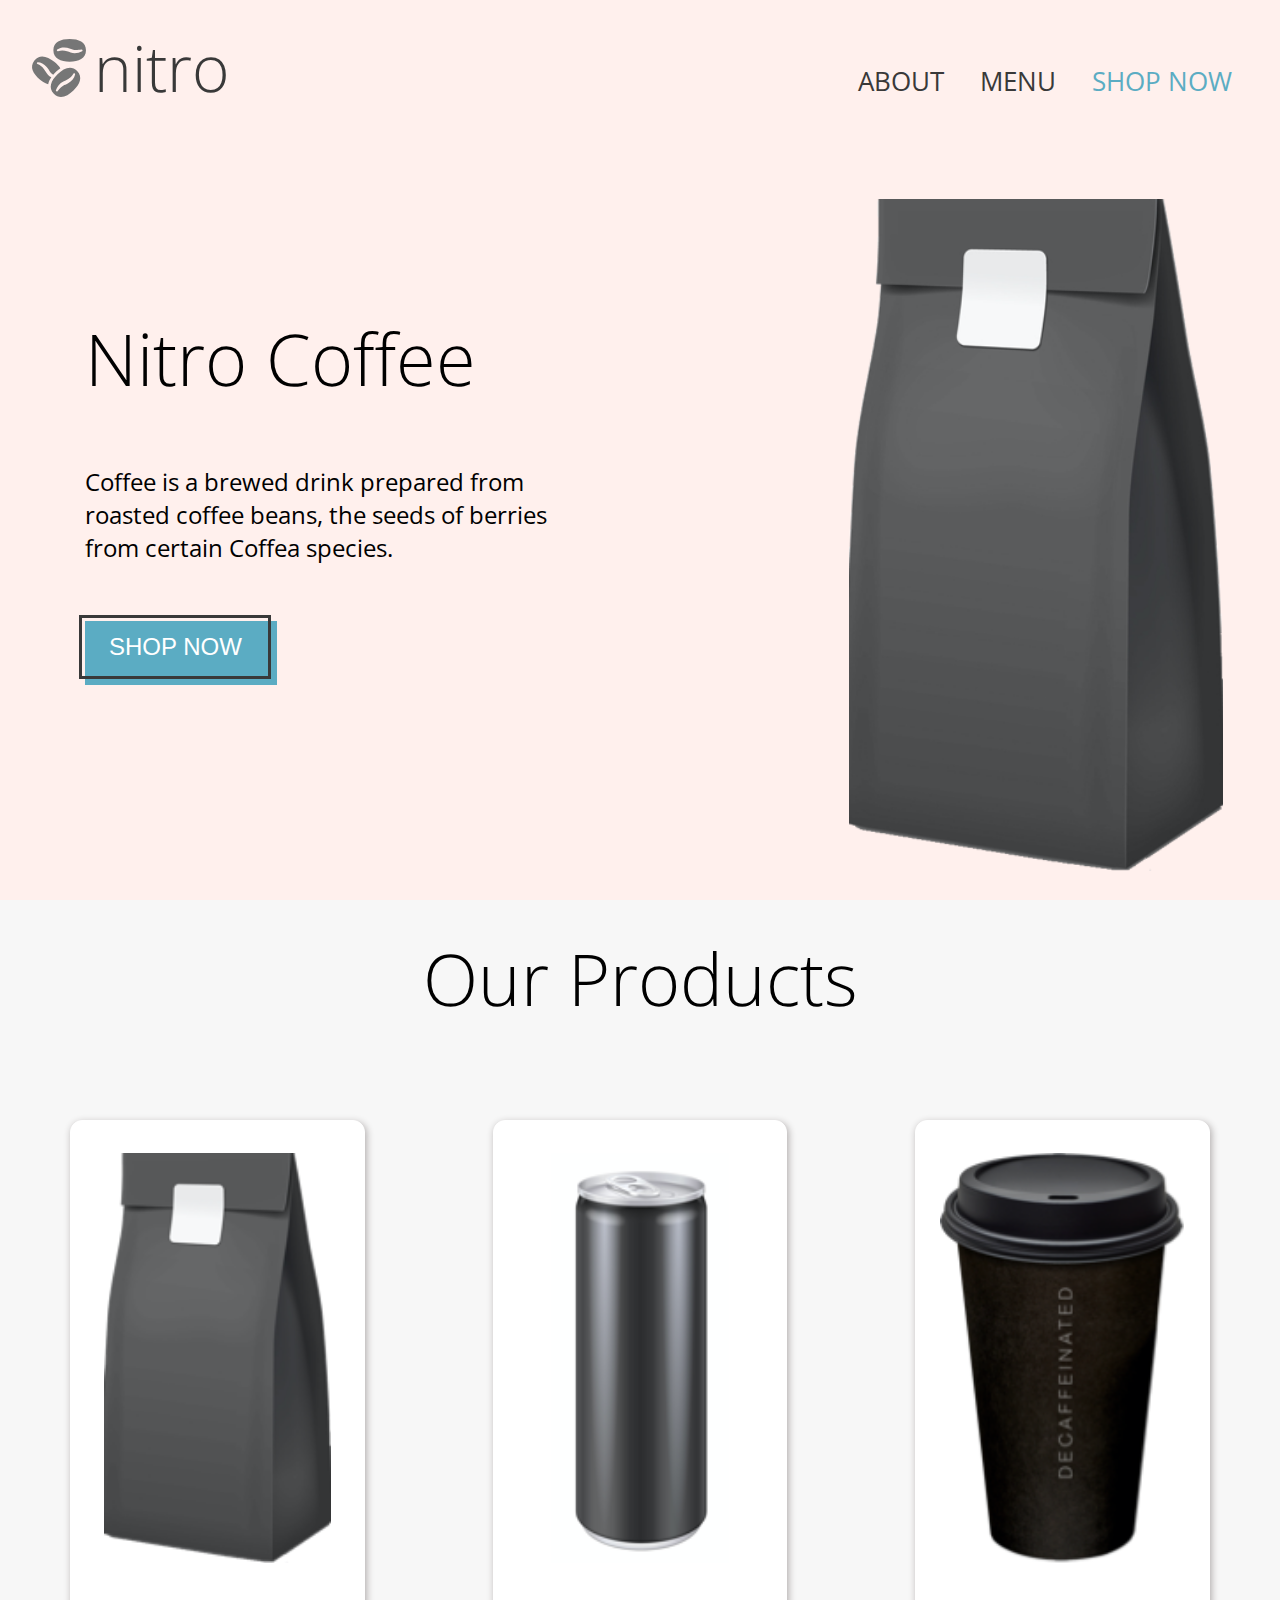
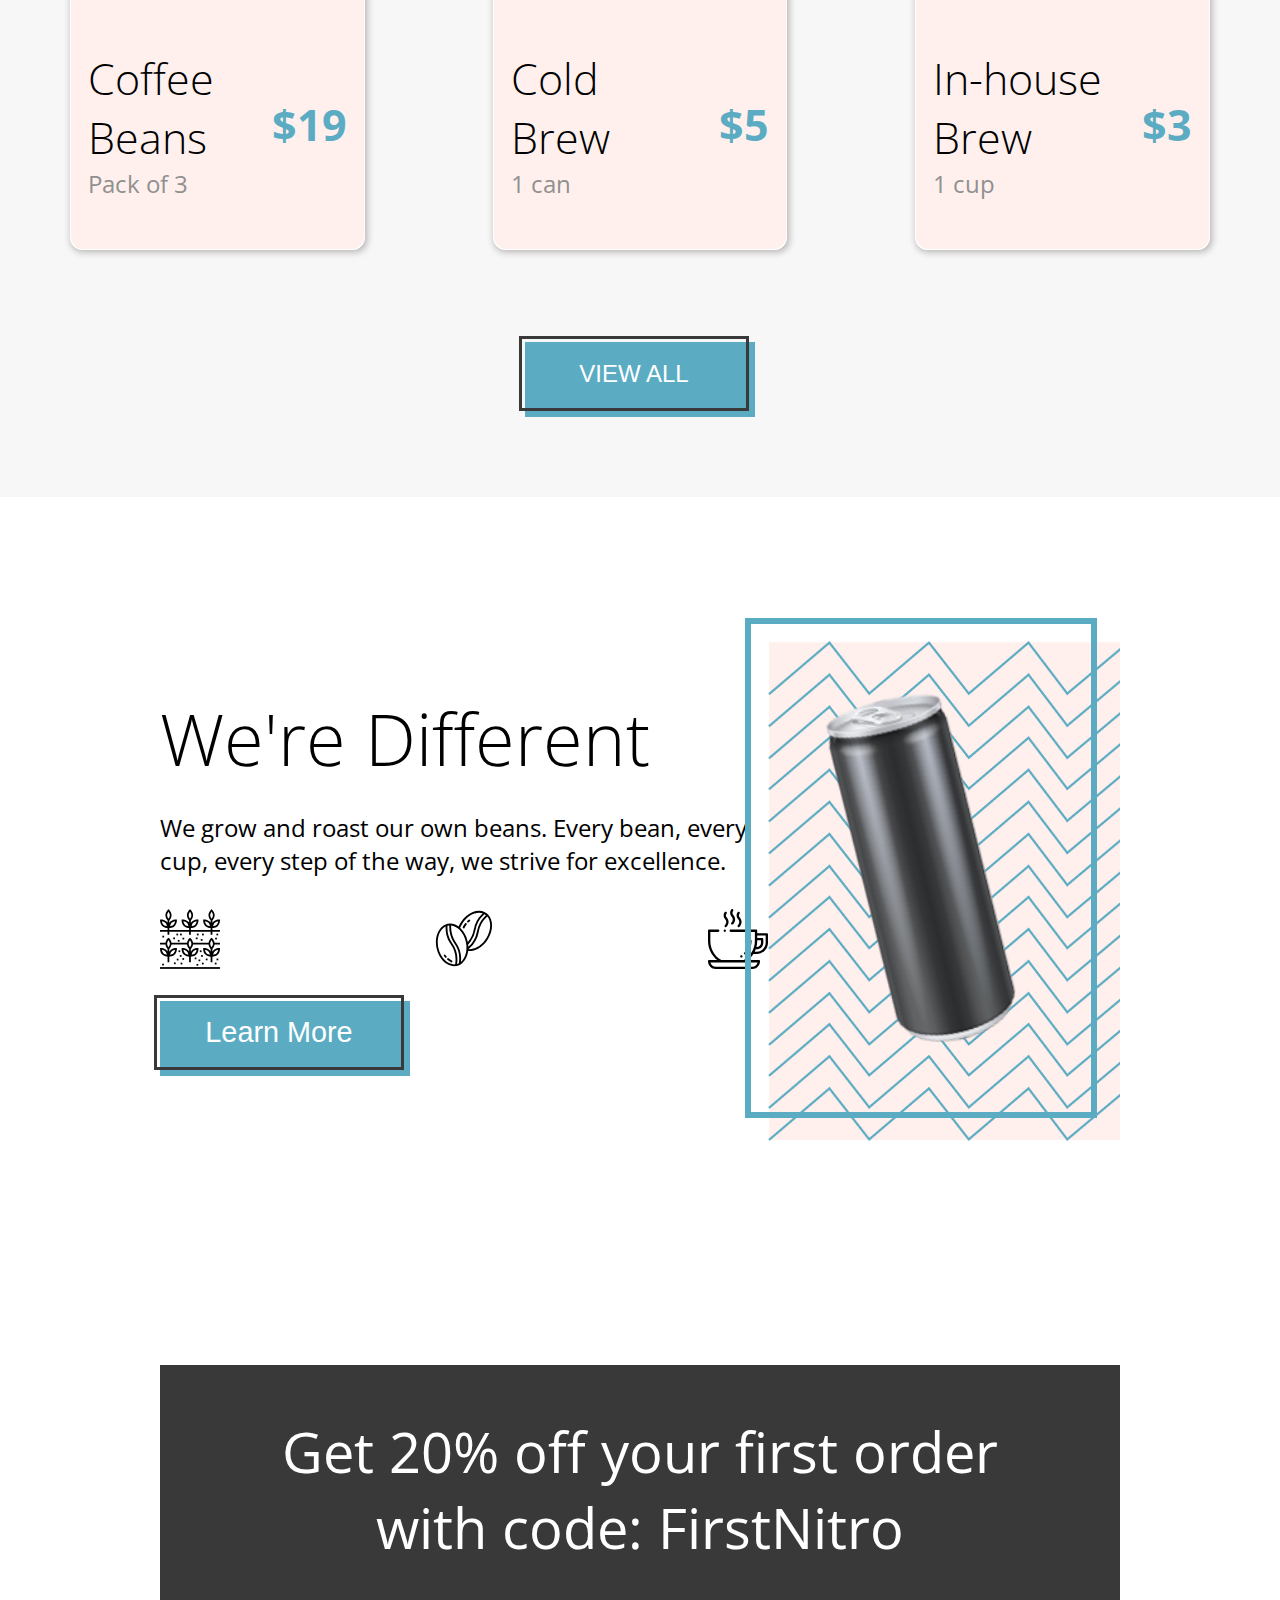
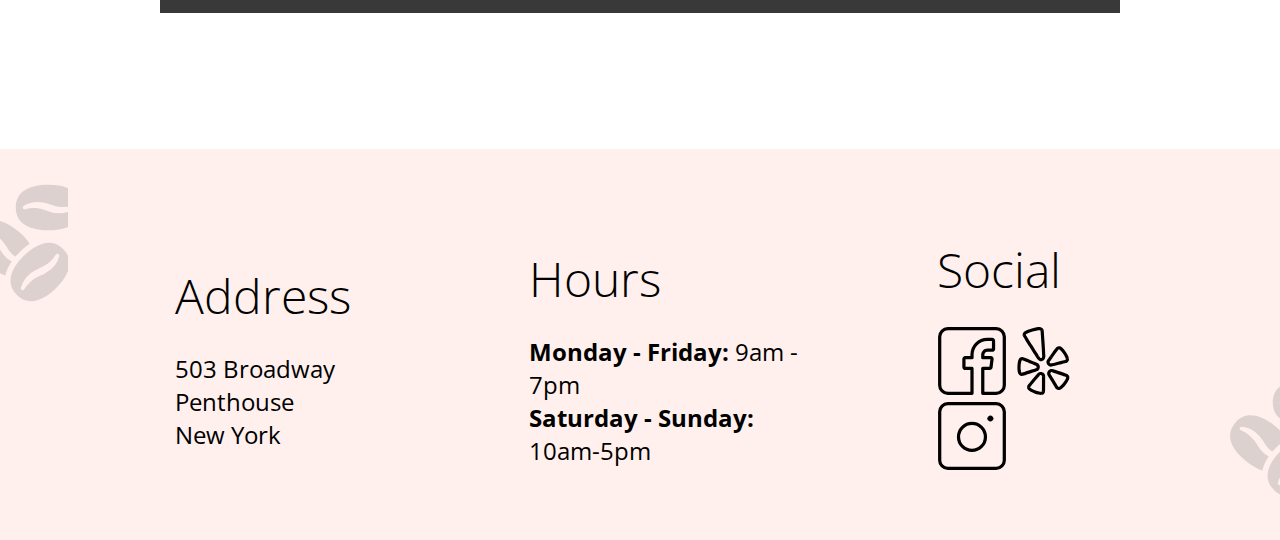
==== commit 08e6fc2d: "sprint 2 done!" ====
--- a/jacob-fattahi-coffeeshop/index.html
+++ b/jacob-fattahi-coffeeshop/index.html
@@ -47,7 +47,11 @@
               from certain Coffea species.
             </p>
             <a href="./pages/menu.html">
-              <button class="btn banner__btn"><div class="blue-border shop-now">SHOP NOW</div></button>
+              <button class="btn banner__btn">
+                <div class="blue-border shop-now">
+                  <a href="./pages/menu.html">SHOP NOW</a>
+                </div>
+              </button>
             </a>
           </div>
 
@@ -130,7 +134,11 @@
         </div>
 
         <a href="./pages/menu.html">
-          <button class="btn btn-2"><div class="blue-border">VIEW ALL</div></button>
+          <button class="btn btn-2">
+            <div class="blue-border">
+              <a href="./pages/menu.html">VIEW ALL</a>
+            </div>
+          </button>
         </a>
       </section>
       <!-- end of sec1 -->
@@ -162,7 +170,11 @@
               />
             </div>
             <a href="./index.html" class="discount__link">
-              <button class="btn discount__btn"><div class="blue-border">Learn More</div></button>
+              <button class="btn discount__btn">
+                <div class="blue-border">
+                  <a href="./index.html">Learn More</a>
+                </div>
+              </button>
             </a>
           </div>
           <div class="discount__img-ctn">
@@ -187,7 +199,7 @@
 
       <footer class="foot pink">
         <div class="left-b-img b-img"></div>
-        <div id="address" class="address sub-foot">
+        <div class="address sub-foot">
           <h3>Address</h3>
           <p>
             503 Broadway Penthouse<br />
@@ -215,10 +227,6 @@
         </div>
         <div class="b-img right-b-img"></div>
       </footer>
-
-
-
-
     </div>
   </body>
 </html>
--- a/jacob-fattahi-coffeeshop/scss/landing.css
+++ b/jacob-fattahi-coffeeshop/scss/landing.css
@@ -129,8 +129,8 @@
   height: 4rem;
   width: 12rem;
   padding: 0;
-}
-
+  transition: all 0.5 ease;
+}
 .written {
   align-self: center;
   margin-right: 10rem;
@@ -263,6 +263,18 @@
   text-align: center;
   width: 100%;
   margin: 0;
+  animation: flash 2.5s ease-in-out infinite;
+}
+@keyframes flash {
+  0% {
+    background-color: #393939;
+  }
+  50% {
+    background-color: #5bacc3;
+  }
+  100% {
+    background-color: #393939;
+  }
 }
 .discount .discount p span {
   font-weight: 700;
@@ -306,7 +318,11 @@
   align-items: center;
 }
 .discount .discount__img-ctn .discount__img {
-  height: 280px;
+  height: 350px;
+  transition: transform 0.2s ease-in-out;
+}
+.discount .discount__img-ctn:hover .discount__img {
+  animation: rotate 2s linear infinite;
 }
 .discount .discount__buttom {
   display: flex;
@@ -314,6 +330,7 @@
   width: calc(100% - 20rem);
   background-color: #393939;
   height: 2rem;
+  margin-bottom: 10rem;
 }
 .discount .discount__btn {
   margin: 0;
@@ -376,6 +393,11 @@
   display: flex;
   justify-content: center;
   align-items: center;
+  transition: all 0s ease;
+}
+.blue-border:active, .blue-border:focus {
+  left: 0px;
+  top: 0px;
 }
 
 .img-border {
@@ -411,4 +433,13 @@
   align-self: flex-end;
   position: relative;
   right: -45px;
+}
+
+@keyframes rotate {
+  0% {
+    transform: rotate(0deg);
+  }
+  100% {
+    transform: rotate(360deg);
+  }
 }/*# sourceMappingURL=landing.css.map */